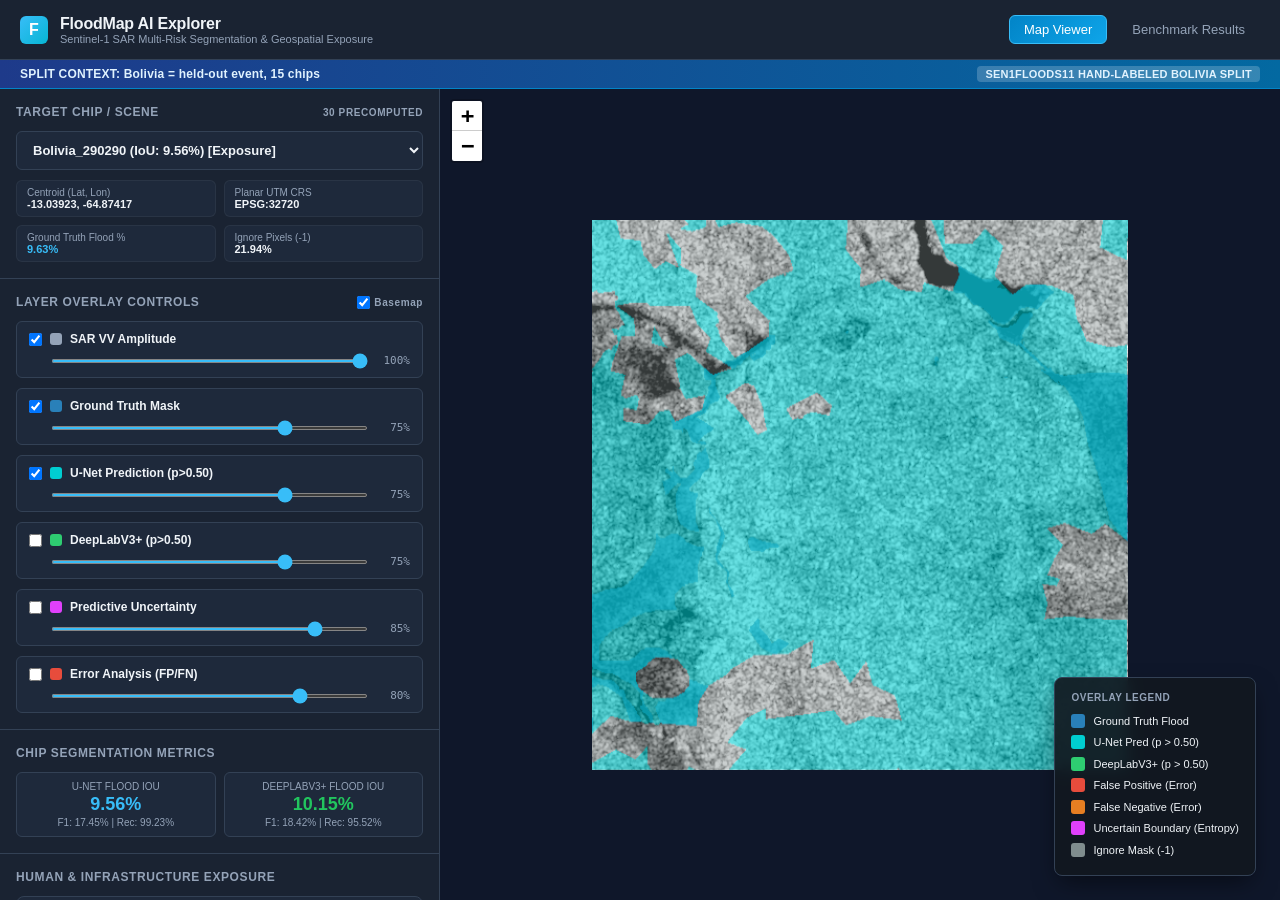
==== web/index.html @ 402540a5 "Offline Leaflet viewer and results page" ====
<!DOCTYPE html>
<html lang="en">
<head>
  <meta charset="UTF-8">
  <meta name="viewport" content="width=device-width, initial-scale=1.0">
  <title>FloodMap AI | Interactive SAR Flood & Disaster Exposure Viewer</title>
  
  <!-- Vendored Leaflet (Offline, No External CDN) -->
  <link rel="stylesheet" href="vendor/leaflet/leaflet.css" />
  <link rel="stylesheet" href="css/style.css" />
</head>
<body>

  <!-- Header -->
  <header>
    <div class="logo-area">
      <div class="logo-icon">F</div>
      <div class="logo-title">
        <h1>FloodMap AI Explorer</h1>
        <p>Sentinel-1 SAR Multi-Risk Segmentation & Geospatial Exposure</p>
      </div>
    </div>
    <nav>
      <a href="index.html" class="active">Map Viewer</a>
      <a href="results.html">Benchmark Results</a>
    </nav>
  </header>

  <!-- Dynamic Split Context Banner -->
  <div id="split-banner">
    <span><strong>SPLIT CONTEXT:</strong> Loading scene metadata...</span>
    <span class="badge">Initializing</span>
  </div>

  <!-- Application Body -->
  <div class="app-container">
    
    <!-- Sidebar -->
    <aside class="sidebar">
      
      <!-- Chip Selector Section -->
      <div class="sidebar-section">
        <div class="section-title">
          <span>Target Chip / Scene</span>
          <span style="font-size:10px;color:var(--text-muted);">30 Precomputed</span>
        </div>
        <div class="chip-select-wrapper">
          <select id="chip-select" aria-label="Select flood chip scene">
            <option value="">Loading chips...</option>
          </select>
        </div>
        
        <div class="chip-meta-bar" id="chip-meta-container">
          <div class="meta-pill">
            <span class="label">Centroid (Lat, Lon)</span>
            <span class="val" id="meta-centroid">-</span>
          </div>
          <div class="meta-pill">
            <span class="label">Planar UTM CRS</span>
            <span class="val" id="meta-utm">-</span>
          </div>
          <div class="meta-pill">
            <span class="label">Ground Truth Flood %</span>
            <span class="val" id="meta-flood-pct" style="color:var(--accent-blue);">-</span>
          </div>
          <div class="meta-pill">
            <span class="label">Ignore Pixels (-1)</span>
            <span class="val" id="meta-ignore-pct">-</span>
          </div>
        </div>
      </div>

      <!-- Layer Stacking & Controls -->
      <div class="sidebar-section">
        <div class="section-title">
          <span>Layer Overlay Controls</span>
          <label style="font-size:10px;text-transform:none;cursor:pointer;display:flex;align-items:center;gap:4px;">
            <input type="checkbox" id="toggle-basemap" checked> Basemap
          </label>
        </div>
        <div class="layer-list" id="layer-controls-list">
          <!-- Dynamically populated by app.js -->
        </div>
      </div>

      <!-- Segmentation Performance -->
      <div class="sidebar-section">
        <div class="section-title">
          <span>Chip Segmentation Metrics</span>
        </div>
        <div id="metrics-container">
          <!-- Dynamically populated -->
        </div>
      </div>

      <!-- Exposure Assessment Card -->
      <div class="sidebar-section" style="border-bottom:none;">
        <div class="section-title">
          <span>Human & Infrastructure Exposure</span>
        </div>
        <div id="exposure-container">
          <!-- Dynamically populated -->
        </div>
      </div>

    </aside>

    <!-- Map Viewport -->
    <main id="map" role="region" aria-label="Geospatial Map Viewport">
      
      <!-- Interactive Map Legend -->
      <div class="map-legend">
        <div class="legend-title">Overlay Legend</div>
        <div class="legend-item">
          <span class="legend-swatch" style="background:#2980b9;"></span>
          <span>Ground Truth Flood</span>
        </div>
        <div class="legend-item">
          <span class="legend-swatch" style="background:#00ced1;"></span>
          <span>U-Net Pred (p &gt; 0.50)</span>
        </div>
        <div class="legend-item">
          <span class="legend-swatch" style="background:#2ecc71;"></span>
          <span>DeepLabV3+ (p &gt; 0.50)</span>
        </div>
        <div class="legend-item">
          <span class="legend-swatch" style="background:#e74c3c;"></span>
          <span>False Positive (Error)</span>
        </div>
        <div class="legend-item">
          <span class="legend-swatch" style="background:#e67e22;"></span>
          <span>False Negative (Error)</span>
        </div>
        <div class="legend-item">
          <span class="legend-swatch" style="background:#e040fb;"></span>
          <span>Uncertain Boundary (Entropy)</span>
        </div>
        <div class="legend-item">
          <span class="legend-swatch" style="background:#7f8c8d;"></span>
          <span>Ignore Mask (-1)</span>
        </div>
      </div>

    </main>

  </div>

  <!-- Scripts -->
  <script src="vendor/leaflet/leaflet.js"></script>
  <script src="js/app.js"></script>
</body>
</html>
---- web/vendor/leaflet/leaflet.css ----
/* required styles */

.leaflet-pane,
.leaflet-tile,
.leaflet-marker-icon,
.leaflet-marker-shadow,
.leaflet-tile-container,
.leaflet-pane > svg,
.leaflet-pane > canvas,
.leaflet-zoom-box,
.leaflet-image-layer,
.leaflet-layer {
	position: absolute;
	left: 0;
	top: 0;
	}
.leaflet-container {
	overflow: hidden;
	}
.leaflet-tile,
.leaflet-marker-icon,
.leaflet-marker-shadow {
	-webkit-user-select: none;
	   -moz-user-select: none;
	        user-select: none;
	  -webkit-user-drag: none;
	}
/* Prevents IE11 from highlighting tiles in blue */
.leaflet-tile::selection {
	background: transparent;
}
/* Safari renders non-retina tile on retina better with this, but Chrome is worse */
.leaflet-safari .leaflet-tile {
	image-rendering: -webkit-optimize-contrast;
	}
/* hack that prevents hw layers "stretching" when loading new tiles */
.leaflet-safari .leaflet-tile-container {
	width: 1600px;
	height: 1600px;
	-webkit-transform-origin: 0 0;
	}
.leaflet-marker-icon,
.leaflet-marker-shadow {
	display: block;
	}
/* .leaflet-container svg: reset svg max-width decleration shipped in Joomla! (joomla.org) 3.x */
/* .leaflet-container img: map is broken in FF if you have max-width: 100% on tiles */
.leaflet-container .leaflet-overlay-pane svg {
	max-width: none !important;
	max-height: none !important;
	}
.leaflet-container .leaflet-marker-pane img,
.leaflet-container .leaflet-shadow-pane img,
.leaflet-container .leaflet-tile-pane img,
.leaflet-container img.leaflet-image-layer,
.leaflet-container .leaflet-tile {
	max-width: none !important;
	max-height: none !important;
	width: auto;
	padding: 0;
	}

.leaflet-container img.leaflet-tile {
	/* See: https://bugs.chromium.org/p/chromium/issues/detail?id=600120 */
	mix-blend-mode: plus-lighter;
}

.leaflet-container.leaflet-touch-zoom {
	-ms-touch-action: pan-x pan-y;
	touch-action: pan-x pan-y;
	}
.leaflet-container.leaflet-touch-drag {
	-ms-touch-action: pinch-zoom;
	/* Fallback for FF which doesn't support pinch-zoom */
	touch-action: none;
	touch-action: pinch-zoom;
}
.leaflet-container.leaflet-touch-drag.leaflet-touch-zoom {
	-ms-touch-action: none;
	touch-action: none;
}
.leaflet-container {
	-webkit-tap-highlight-color: transparent;
}
.leaflet-container a {
	-webkit-tap-highlight-color: rgba(51, 181, 229, 0.4);
}
.leaflet-tile {
	filter: inherit;
	visibility: hidden;
	}
.leaflet-tile-loaded {
	visibility: inherit;
	}
.leaflet-zoom-box {
	width: 0;
	height: 0;
	-moz-box-sizing: border-box;
	     box-sizing: border-box;
	z-index: 800;
	}
/* workaround for https://bugzilla.mozilla.org/show_bug.cgi?id=888319 */
.leaflet-overlay-pane svg {
	-moz-user-select: none;
	}

.leaflet-pane         { z-index: 400; }

.leaflet-tile-pane    { z-index: 200; }
.leaflet-overlay-pane { z-index: 400; }
.leaflet-shadow-pane  { z-index: 500; }
.leaflet-marker-pane  { z-index: 600; }
.leaflet-tooltip-pane   { z-index: 650; }
.leaflet-popup-pane   { z-index: 700; }

.leaflet-map-pane canvas { z-index: 100; }
.leaflet-map-pane svg    { z-index: 200; }

.leaflet-vml-shape {
	width: 1px;
	height: 1px;
	}
.lvml {
	behavior: url(#default#VML);
	display: inline-block;
	position: absolute;
	}


/* control positioning */

.leaflet-control {
	position: relative;
	z-index: 800;
	pointer-events: visiblePainted; /* IE 9-10 doesn't have auto */
	pointer-events: auto;
	}
.leaflet-top,
.leaflet-bottom {
	position: absolute;
	z-index: 1000;
	pointer-events: none;
	}
.leaflet-top {
	top: 0;
	}
.leaflet-right {
	right: 0;
	}
.leaflet-bottom {
	bottom: 0;
	}
.leaflet-left {
	left: 0;
	}
.leaflet-control {
	float: left;
	clear: both;
	}
.leaflet-right .leaflet-control {
	float: right;
	}
.leaflet-top .leaflet-control {
	margin-top: 10px;
	}
.leaflet-bottom .leaflet-control {
	margin-bottom: 10px;
	}
.leaflet-left .leaflet-control {
	margin-left: 10px;
	}
.leaflet-right .leaflet-control {
	margin-right: 10px;
	}


/* zoom and fade animations */

.leaflet-fade-anim .leaflet-popup {
	opacity: 0;
	-webkit-transition: opacity 0.2s linear;
	   -moz-transition: opacity 0.2s linear;
	        transition: opacity 0.2s linear;
	}
.leaflet-fade-anim .leaflet-map-pane .leaflet-popup {
	opacity: 1;
	}
.leaflet-zoom-animated {
	-webkit-transform-origin: 0 0;
	    -ms-transform-origin: 0 0;
	        transform-origin: 0 0;
	}
svg.leaflet-zoom-animated {
	will-change: transform;
}

.leaflet-zoom-anim .leaflet-zoom-animated {
	-webkit-transition: -webkit-transform 0.25s cubic-bezier(0,0,0.25,1);
	   -moz-transition:    -moz-transform 0.25s cubic-bezier(0,0,0.25,1);
	        transition:         transform 0.25s cubic-bezier(0,0,0.25,1);
	}
.leaflet-zoom-anim .leaflet-tile,
.leaflet-pan-anim .leaflet-tile {
	-webkit-transition: none;
	   -moz-transition: none;
	        transition: none;
	}

.leaflet-zoom-anim .leaflet-zoom-hide {
	visibility: hidden;
	}


/* cursors */

.leaflet-interactive {
	cursor: pointer;
	}
.leaflet-grab {
	cursor: -webkit-grab;
	cursor:    -moz-grab;
	cursor:         grab;
	}
.leaflet-crosshair,
.leaflet-crosshair .leaflet-interactive {
	cursor: crosshair;
	}
.leaflet-popup-pane,
.leaflet-control {
	cursor: auto;
	}
.leaflet-dragging .leaflet-grab,
.leaflet-dragging .leaflet-grab .leaflet-interactive,
.leaflet-dragging .leaflet-marker-draggable {
	cursor: move;
	cursor: -webkit-grabbing;
	cursor:    -moz-grabbing;
	cursor:         grabbing;
	}

/* marker & overlays interactivity */
.leaflet-marker-icon,
.leaflet-marker-shadow,
.leaflet-image-layer,
.leaflet-pane > svg path,
.leaflet-tile-container {
	pointer-events: none;
	}

.leaflet-marker-icon.leaflet-interactive,
.leaflet-image-layer.leaflet-interactive,
.leaflet-pane > svg path.leaflet-interactive,
svg.leaflet-image-layer.leaflet-interactive path {
	pointer-events: visiblePainted; /* IE 9-10 doesn't have auto */
	pointer-events: auto;
	}

/* visual tweaks */

.leaflet-container {
	background: #ddd;
	outline-offset: 1px;
	}
.leaflet-container a {
	color: #0078A8;
	}
.leaflet-zoom-box {
	border: 2px dotted #38f;
	background: rgba(255,255,255,0.5);
	}


/* general typography */
.leaflet-container {
	font-family: "Helvetica Neue", Arial, Helvetica, sans-serif;
	font-size: 12px;
	font-size: 0.75rem;
	line-height: 1.5;
	}


/* general toolbar styles */

.leaflet-bar {
	box-shadow: 0 1px 5px rgba(0,0,0,0.65);
	border-radius: 4px;
	}
.leaflet-bar a {
	background-color: #fff;
	border-bottom: 1px solid #ccc;
	width: 26px;
	height: 26px;
	line-height: 26px;
	display: block;
	text-align: center;
	text-decoration: none;
	color: black;
	}
.leaflet-bar a,
.leaflet-control-layers-toggle {
	background-position: 50% 50%;
	background-repeat: no-repeat;
	display: block;
	}
.leaflet-bar a:hover,
.leaflet-bar a:focus {
	background-color: #f4f4f4;
	}
.leaflet-bar a:first-child {
	border-top-left-radius: 4px;
	border-top-right-radius: 4px;
	}
.leaflet-bar a:last-child {
	border-bottom-left-radius: 4px;
	border-bottom-right-radius: 4px;
	border-bottom: none;
	}
.leaflet-bar a.leaflet-disabled {
	cursor: default;
	background-color: #f4f4f4;
	color: #bbb;
	}

.leaflet-touch .leaflet-bar a {
	width: 30px;
	height: 30px;
	line-height: 30px;
	}
.leaflet-touch .leaflet-bar a:first-child {
	border-top-left-radius: 2px;
	border-top-right-radius: 2px;
	}
.leaflet-touch .leaflet-bar a:last-child {
	border-bottom-left-radius: 2px;
	border-bottom-right-radius: 2px;
	}

/* zoom control */

.leaflet-control-zoom-in,
.leaflet-control-zoom-out {
	font: bold 18px 'Lucida Console', Monaco, monospace;
	text-indent: 1px;
	}

.leaflet-touch .leaflet-control-zoom-in, .leaflet-touch .leaflet-control-zoom-out  {
	font-size: 22px;
	}


/* layers control */

.leaflet-control-layers {
	box-shadow: 0 1px 5px rgba(0,0,0,0.4);
	background: #fff;
	border-radius: 5px;
	}
.leaflet-control-layers-toggle {
	background-image: url(images/layers.png);
	width: 36px;
	height: 36px;
	}
.leaflet-retina .leaflet-control-layers-toggle {
	background-image: url(images/layers-2x.png);
	background-size: 26px 26px;
	}
.leaflet-touch .leaflet-control-layers-toggle {
	width: 44px;
	height: 44px;
	}
.leaflet-control-layers .leaflet-control-layers-list,
.leaflet-control-layers-expanded .leaflet-control-layers-toggle {
	display: none;
	}
.leaflet-control-layers-expanded .leaflet-control-layers-list {
	display: block;
	position: relative;
	}
.leaflet-control-layers-expanded {
	padding: 6px 10px 6px 6px;
	color: #333;
	background: #fff;
	}
.leaflet-control-layers-scrollbar {
	overflow-y: scroll;
	overflow-x: hidden;
	padding-right: 5px;
	}
.leaflet-control-layers-selector {
	margin-top: 2px;
	position: relative;
	top: 1px;
	}
.leaflet-control-layers label {
	display: block;
	font-size: 13px;
	font-size: 1.08333em;
	}
.leaflet-control-layers-separator {
	height: 0;
	border-top: 1px solid #ddd;
	margin: 5px -10px 5px -6px;
	}

/* Default icon URLs */
.leaflet-default-icon-path { /* used only in path-guessing heuristic, see L.Icon.Default */
	background-image: url(images/marker-icon.png);
	}


/* attribution and scale controls */

.leaflet-container .leaflet-control-attribution {
	background: #fff;
	background: rgba(255, 255, 255, 0.8);
	margin: 0;
	}
.leaflet-control-attribution,
.leaflet-control-scale-line {
	padding: 0 5px;
	color: #333;
	line-height: 1.4;
	}
.leaflet-control-attribution a {
	text-decoration: none;
	}
.leaflet-control-attribution a:hover,
.leaflet-control-attribution a:focus {
	text-decoration: underline;
	}
.leaflet-attribution-flag {
	display: inline !important;
	vertical-align: baseline !important;
	width: 1em;
	height: 0.6669em;
	}
.leaflet-left .leaflet-control-scale {
	margin-left: 5px;
	}
.leaflet-bottom .leaflet-control-scale {
	margin-bottom: 5px;
	}
.leaflet-control-scale-line {
	border: 2px solid #777;
	border-top: none;
	line-height: 1.1;
	padding: 2px 5px 1px;
	white-space: nowrap;
	-moz-box-sizing: border-box;
	     box-sizing: border-box;
	background: rgba(255, 255, 255, 0.8);
	text-shadow: 1px 1px #fff;
	}
.leaflet-control-scale-line:not(:first-child) {
	border-top: 2px solid #777;
	border-bottom: none;
	margin-top: -2px;
	}
.leaflet-control-scale-line:not(:first-child):not(:last-child) {
	border-bottom: 2px solid #777;
	}

.leaflet-touch .leaflet-control-attribution,
.leaflet-touch .leaflet-control-layers,
.leaflet-touch .leaflet-bar {
	box-shadow: none;
	}
.leaflet-touch .leaflet-control-layers,
.leaflet-touch .leaflet-bar {
	border: 2px solid rgba(0,0,0,0.2);
	background-clip: padding-box;
	}


/* popup */

.leaflet-popup {
	position: absolute;
	text-align: center;
	margin-bottom: 20px;
	}
.leaflet-popup-content-wrapper {
	padding: 1px;
	text-align: left;
	border-radius: 12px;
	}
.leaflet-popup-content {
	margin: 13px 24px 13px 20px;
	line-height: 1.3;
	font-size: 13px;
	font-size: 1.08333em;
	min-height: 1px;
	}
.leaflet-popup-content p {
	margin: 17px 0;
	margin: 1.3em 0;
	}
.leaflet-popup-tip-container {
	width: 40px;
	height: 20px;
	position: absolute;
	left: 50%;
	margin-top: -1px;
	margin-left: -20px;
	overflow: hidden;
	pointer-events: none;
	}
.leaflet-popup-tip {
	width: 17px;
	height: 17px;
	padding: 1px;

	margin: -10px auto 0;
	pointer-events: auto;

	-webkit-transform: rotate(45deg);
	   -moz-transform: rotate(45deg);
	    -ms-transform: rotate(45deg);
	        transform: rotate(45deg);
	}
.leaflet-popup-content-wrapper,
.leaflet-popup-tip {
	background: white;
	color: #333;
	box-shadow: 0 3px 14px rgba(0,0,0,0.4);
	}
.leaflet-container a.leaflet-popup-close-button {
	position: absolute;
	top: 0;
	right: 0;
	border: none;
	text-align: center;
	width: 24px;
	height: 24px;
	font: 16px/24px Tahoma, Verdana, sans-serif;
	color: #757575;
	text-decoration: none;
	background: transparent;
	}
.leaflet-container a.leaflet-popup-close-button:hover,
.leaflet-container a.leaflet-popup-close-button:focus {
	color: #585858;
	}
.leaflet-popup-scrolled {
	overflow: auto;
	}

.leaflet-oldie .leaflet-popup-content-wrapper {
	-ms-zoom: 1;
	}
.leaflet-oldie .leaflet-popup-tip {
	width: 24px;
	margin: 0 auto;

	-ms-filter: "progid:DXImageTransform.Microsoft.Matrix(M11=0.70710678, M12=0.70710678, M21=-0.70710678, M22=0.70710678)";
	filter: progid:DXImageTransform.Microsoft.Matrix(M11=0.70710678, M12=0.70710678, M21=-0.70710678, M22=0.70710678);
	}

.leaflet-oldie .leaflet-control-zoom,
.leaflet-oldie .leaflet-control-layers,
.leaflet-oldie .leaflet-popup-content-wrapper,
.leaflet-oldie .leaflet-popup-tip {
	border: 1px solid #999;
	}


/* div icon */

.leaflet-div-icon {
	background: #fff;
	border: 1px solid #666;
	}


/* Tooltip */
/* Base styles for the element that has a tooltip */
.leaflet-tooltip {
	position: absolute;
	padding: 6px;
	background-color: #fff;
	border: 1px solid #fff;
	border-radius: 3px;
	color: #222;
	white-space: nowrap;
	-webkit-user-select: none;
	-moz-user-select: none;
	-ms-user-select: none;
	user-select: none;
	pointer-events: none;
	box-shadow: 0 1px 3px rgba(0,0,0,0.4);
	}
.leaflet-tooltip.leaflet-interactive {
	cursor: pointer;
	pointer-events: auto;
	}
.leaflet-tooltip-top:before,
.leaflet-tooltip-bottom:before,
.leaflet-tooltip-left:before,
.leaflet-tooltip-right:before {
	position: absolute;
	pointer-events: none;
	border: 6px solid transparent;
	background: transparent;
	content: "";
	}

/* Directions */

.leaflet-tooltip-bottom {
	margin-top: 6px;
}
.leaflet-tooltip-top {
	margin-top: -6px;
}
.leaflet-tooltip-bottom:before,
.leaflet-tooltip-top:before {
	left: 50%;
	margin-left: -6px;
	}
.leaflet-tooltip-top:before {
	bottom: 0;
	margin-bottom: -12px;
	border-top-color: #fff;
	}
.leaflet-tooltip-bottom:before {
	top: 0;
	margin-top: -12px;
	margin-left: -6px;
	border-bottom-color: #fff;
	}
.leaflet-tooltip-left {
	margin-left: -6px;
}
.leaflet-tooltip-right {
	margin-left: 6px;
}
.leaflet-tooltip-left:before,
.leaflet-tooltip-right:before {
	top: 50%;
	margin-top: -6px;
	}
.leaflet-tooltip-left:before {
	right: 0;
	margin-right: -12px;
	border-left-color: #fff;
	}
.leaflet-tooltip-right:before {
	left: 0;
	margin-left: -12px;
	border-right-color: #fff;
	}

/* Printing */

@media print {
	/* Prevent printers from removing background-images of controls. */
	.leaflet-control {
		-webkit-print-color-adjust: exact;
		print-color-adjust: exact;
		}
	}
---- web/css/style.css ----
/* Modern Dark Theme for FloodMap Disaster Exposure Viewer */

:root {
  --bg-primary: #121820;
  --bg-secondary: #1a2332;
  --bg-tertiary: #243142;
  --text-main: #f0f4f8;
  --text-muted: #94a3b8;
  --accent-blue: #38bdf8;
  --accent-cyan: #06b6d4;
  --accent-green: #22c55e;
  --accent-orange: #f97316;
  --accent-red: #ef4444;
  --border-color: #334155;
  --card-bg: #1e293b;
  --card-hover: #273549;
}

* {
  box-sizing: border-box;
  margin: 0;
  padding: 0;
}

body {
  font-family: -apple-system, BlinkMacSystemFont, "Segoe UI", Roboto, Helvetica, Arial, sans-serif;
  background-color: var(--bg-primary);
  color: var(--text-main);
  height: 100vh;
  display: flex;
  flex-direction: column;
  overflow: hidden;
}

/* Header & Nav */
header {
  background: var(--bg-secondary);
  border-bottom: 1px solid var(--border-color);
  padding: 10px 20px;
  display: flex;
  justify-content: space-between;
  align-items: center;
  z-index: 1000;
  height: 60px;
}

.logo-area {
  display: flex;
  align-items: center;
  gap: 12px;
}

.logo-icon {
  width: 28px;
  height: 28px;
  background: linear-gradient(135deg, var(--accent-blue), var(--accent-cyan));
  border-radius: 6px;
  display: flex;
  align-items: center;
  justify-content: center;
  font-weight: bold;
  color: #fff;
  font-size: 16px;
}

.logo-title h1 {
  font-size: 16px;
  font-weight: 700;
  letter-spacing: -0.2px;
}

.logo-title p {
  font-size: 11px;
  color: var(--text-muted);
}

nav {
  display: flex;
  gap: 10px;
}

nav a {
  color: var(--text-muted);
  text-decoration: none;
  font-size: 13px;
  font-weight: 500;
  padding: 6px 14px;
  border-radius: 6px;
  transition: all 0.2s;
  border: 1px solid transparent;
}

nav a:hover {
  color: var(--text-main);
  background: var(--bg-tertiary);
}

nav a.active {
  color: #fff;
  background: var(--accent-blue);
  background: linear-gradient(135deg, #0284c7, #0ea5e9);
  border-color: #38bdf8;
}

/* Dynamic Split Banner */
#split-banner {
  background: linear-gradient(90deg, #1e3a8a, #0369a1);
  color: #e0f2fe;
  font-size: 12px;
  font-weight: 600;
  padding: 6px 20px;
  display: flex;
  align-items: center;
  justify-content: space-between;
  border-bottom: 1px solid #0284c7;
  letter-spacing: 0.2px;
}

#split-banner .badge {
  background: rgba(255, 255, 255, 0.2);
  padding: 2px 8px;
  border-radius: 4px;
  font-size: 11px;
  text-transform: uppercase;
}

/* Layout */
.app-container {
  display: flex;
  flex: 1;
  height: calc(100vh - 90px);
  overflow: hidden;
}

/* Sidebar */
.sidebar {
  width: 440px;
  background: var(--bg-secondary);
  border-right: 1px solid var(--border-color);
  display: flex;
  flex-direction: column;
  overflow-y: auto;
  z-index: 500;
}

.sidebar-section {
  padding: 16px;
  border-bottom: 1px solid var(--border-color);
}

.section-title {
  font-size: 12px;
  font-weight: 700;
  text-transform: uppercase;
  letter-spacing: 0.6px;
  color: var(--text-muted);
  margin-bottom: 12px;
  display: flex;
  justify-content: space-between;
  align-items: center;
}

/* Chip Selector */
.chip-select-wrapper select {
  width: 100%;
  background: var(--card-bg);
  color: var(--text-main);
  border: 1px solid var(--border-color);
  padding: 10px 12px;
  border-radius: 6px;
  font-size: 13px;
  font-weight: 600;
  cursor: pointer;
  outline: none;
}

.chip-select-wrapper select:focus {
  border-color: var(--accent-blue);
}

.chip-meta-bar {
  display: grid;
  grid-template-columns: repeat(2, 1fr);
  gap: 8px;
  margin-top: 10px;
}

.meta-pill {
  background: var(--card-bg);
  padding: 6px 10px;
  border-radius: 6px;
  font-size: 11px;
  border: 1px solid rgba(255, 255, 255, 0.05);
}

.meta-pill .label {
  color: var(--text-muted);
  font-size: 10px;
  display: block;
}

.meta-pill .val {
  font-weight: 600;
  color: var(--text-main);
}

/* Layer Controls */
.layer-list {
  display: flex;
  flex-direction: column;
  gap: 10px;
}

.layer-item {
  background: var(--card-bg);
  border: 1px solid var(--border-color);
  border-radius: 6px;
  padding: 10px 12px;
  transition: background 0.15s;
}

.layer-item:hover {
  background: var(--card-hover);
}

.layer-header {
  display: flex;
  align-items: center;
  justify-content: space-between;
}

.layer-label {
  display: flex;
  align-items: center;
  gap: 8px;
  font-size: 12px;
  font-weight: 600;
  cursor: pointer;
}

.layer-color-dot {
  width: 12px;
  height: 12px;
  border-radius: 3px;
  display: inline-block;
  flex-shrink: 0;
}

.layer-slider-row {
  display: flex;
  align-items: center;
  gap: 10px;
  margin-top: 8px;
  padding-left: 22px;
}

.layer-slider-row input[type="range"] {
  flex: 1;
  accent-color: var(--accent-blue);
  height: 4px;
  cursor: pointer;
}

.opacity-val {
  font-size: 11px;
  color: var(--text-muted);
  width: 32px;
  text-align: right;
  font-family: monospace;
}

/* Exposure Card */
.exposure-card {
  background: var(--card-bg);
  border: 1px solid var(--border-color);
  border-radius: 8px;
  padding: 12px;
  font-size: 12px;
}

.exposure-card-header {
  display: flex;
  justify-content: space-between;
  align-items: center;
  margin-bottom: 8px;
  font-weight: 700;
  color: var(--accent-blue);
}

.exposure-table {
  width: 100%;
  border-collapse: collapse;
  font-size: 11px;
  margin-top: 6px;
}

.exposure-table th, .exposure-table td {
  padding: 6px 4px;
  text-align: right;
  border-bottom: 1px solid rgba(255, 255, 255, 0.06);
}

.exposure-table th:first-child, .exposure-table td:first-child {
  text-align: left;
}

.exposure-table th {
  color: var(--text-muted);
  font-weight: 600;
  text-transform: uppercase;
  font-size: 10px;
}

.exposure-caveat-box {
  background: rgba(245, 158, 11, 0.1);
  border: 1px solid rgba(245, 158, 11, 0.3);
  color: #fde68a;
  padding: 8px 10px;
  border-radius: 6px;
  font-size: 10.5px;
  line-height: 1.45;
  margin-top: 10px;
}

/* Metrics Card */
.metrics-grid {
  display: grid;
  grid-template-columns: repeat(2, 1fr);
  gap: 8px;
}

.metric-box {
  background: var(--card-bg);
  border: 1px solid var(--border-color);
  border-radius: 6px;
  padding: 8px 10px;
  text-align: center;
}

.metric-box .m-title {
  font-size: 10px;
  color: var(--text-muted);
  text-transform: uppercase;
}

.metric-box .m-val {
  font-size: 18px;
  font-weight: 800;
  margin: 2px 0;
  color: var(--accent-blue);
}

.metric-box .m-sub {
  font-size: 10px;
  color: var(--text-muted);
}

/* Map */
#map {
  flex: 1;
  height: 100%;
  background: #0b0f15;
}

/* Offline Map Grid Fallback */
.leaflet-container {
  background: #0f172a !important;
}

/* Legend Overlay */
.map-legend {
  position: absolute;
  bottom: 24px;
  right: 24px;
  background: rgba(18, 24, 32, 0.92);
  backdrop-filter: blur(8px);
  border: 1px solid var(--border-color);
  border-radius: 8px;
  padding: 12px 16px;
  z-index: 800;
  font-size: 11px;
  box-shadow: 0 10px 25px -5px rgba(0, 0, 0, 0.5);
  max-width: 240px;
}

.legend-title {
  font-weight: 700;
  text-transform: uppercase;
  color: var(--text-muted);
  margin-bottom: 8px;
  font-size: 10px;
  letter-spacing: 0.5px;
}

.legend-item {
  display: flex;
  align-items: center;
  gap: 8px;
  margin-bottom: 5px;
}

.legend-swatch {
  width: 14px;
  height: 14px;
  border-radius: 3px;
  flex-shrink: 0;
}

/* Results Page Styling */
.content-container {
  max-width: 1280px;
  margin: 0 auto;
  padding: 30px 20px;
  overflow-y: auto;
  height: calc(100vh - 60px);
}

.page-title {
  font-size: 24px;
  font-weight: 800;
  margin-bottom: 6px;
}

.page-subtitle {
  color: var(--text-muted);
  font-size: 14px;
  margin-bottom: 24px;
}

.results-card {
  background: var(--bg-secondary);
  border: 1px solid var(--border-color);
  border-radius: 8px;
  padding: 20px;
  margin-bottom: 24px;
}

.results-card h2 {
  font-size: 16px;
  font-weight: 700;
  margin-bottom: 12px;
  color: var(--accent-blue);
  border-bottom: 1px solid var(--border-color);
  padding-bottom: 8px;
}

.table-wrapper {
  overflow-x: auto;
}

.data-table {
  width: 100%;
  border-collapse: collapse;
  font-size: 12px;
  margin-top: 10px;
}

.data-table th, .data-table td {
  padding: 8px 12px;
  text-align: left;
  border-bottom: 1px solid var(--border-color);
}

.data-table th {
  background: var(--bg-tertiary);
  color: var(--text-muted);
  font-weight: 600;
  text-transform: uppercase;
  font-size: 11px;
}

.data-table tr:hover {
  background: rgba(255, 255, 255, 0.02);
}

.gallery-grid {
  display: grid;
  grid-template-columns: repeat(auto-fit, minmax(420px, 1fr));
  gap: 20px;
  margin-top: 14px;
}

.gallery-card {
  background: var(--card-bg);
  border: 1px solid var(--border-color);
  border-radius: 8px;
  overflow: hidden;
  display: flex;
  flex-direction: column;
}

.gallery-card img {
  width: 100%;
  height: auto;
  display: block;
  background: #0b0f15;
}

.gallery-caption {
  padding: 12px;
  font-size: 12px;
}

.gallery-caption h3 {
  font-size: 13px;
  font-weight: 700;
  margin-bottom: 4px;
}

.gallery-caption p {
  color: var(--text-muted);
  font-size: 11px;
  line-height: 1.4;
}
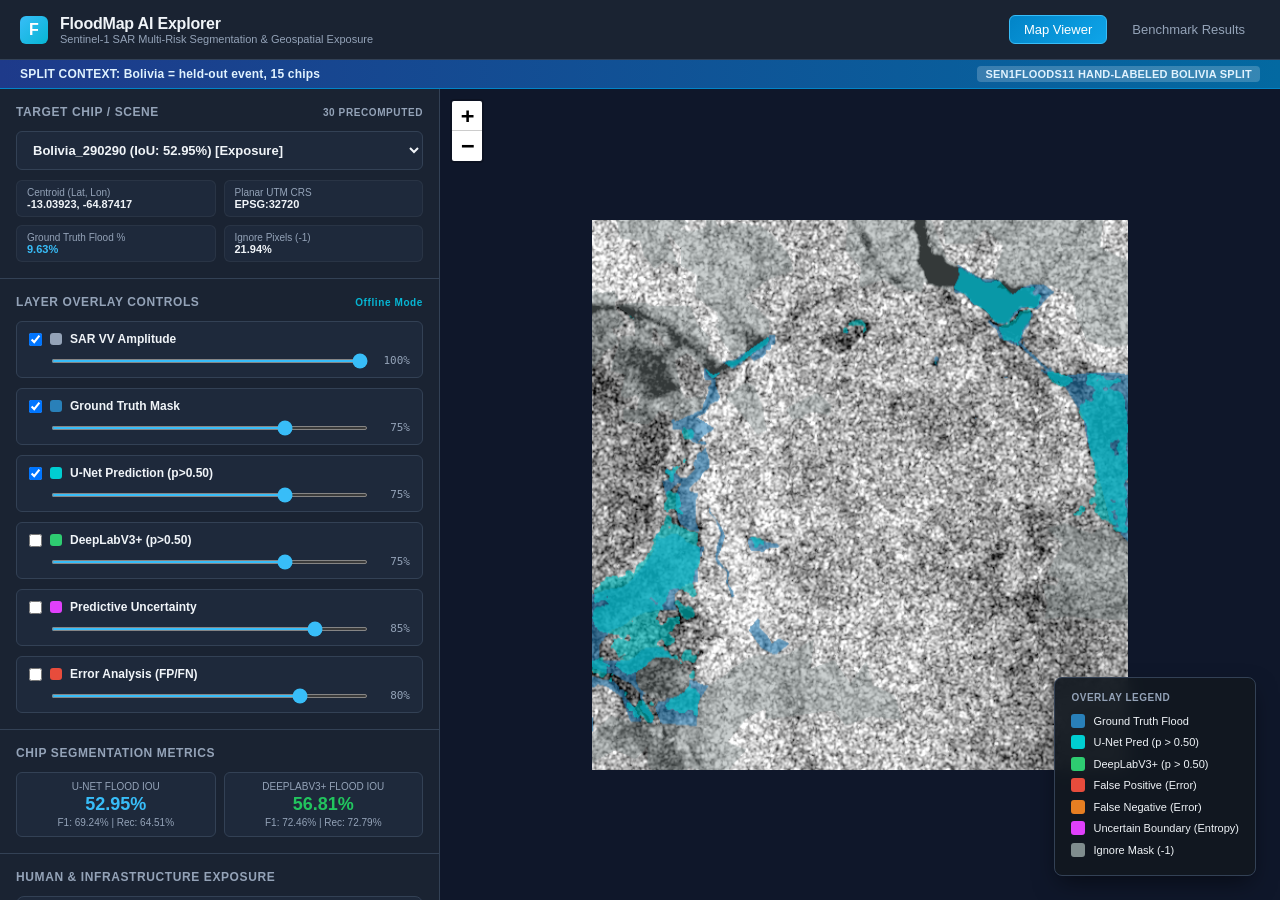
==== commit e97fd08a: "Fix web export preprocessing (reuse FloodDataset); add regression and consistency checks" ====
--- a/web/index.html
+++ b/web/index.html
@@ -74,9 +74,7 @@
       <div class="sidebar-section">
         <div class="section-title">
           <span>Layer Overlay Controls</span>
-          <label style="font-size:10px;text-transform:none;cursor:pointer;display:flex;align-items:center;gap:4px;">
-            <input type="checkbox" id="toggle-basemap" checked> Basemap
-          </label>
+          <span style="font-size:10px;color:var(--accent-cyan);text-transform:none;font-weight:600;">Offline Mode</span>
         </div>
         <div class="layer-list" id="layer-controls-list">
           <!-- Dynamically populated by app.js -->
